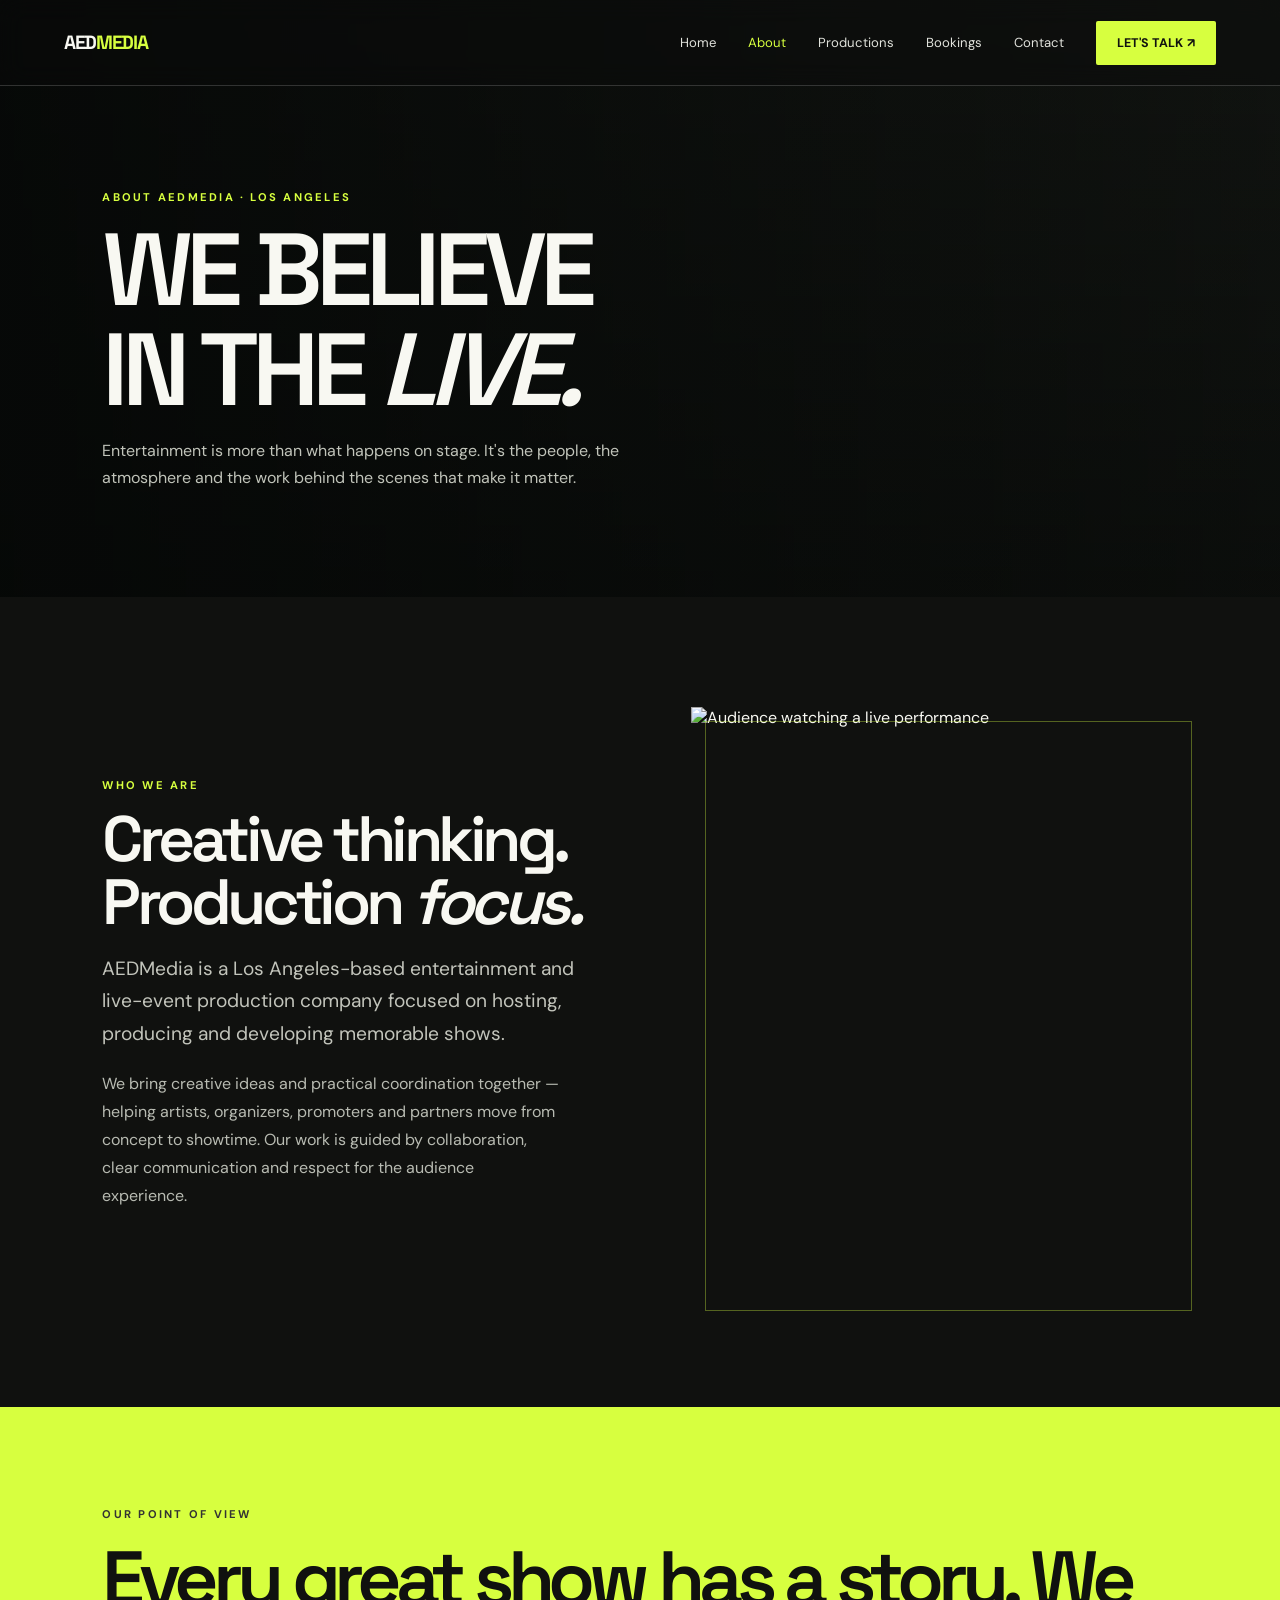
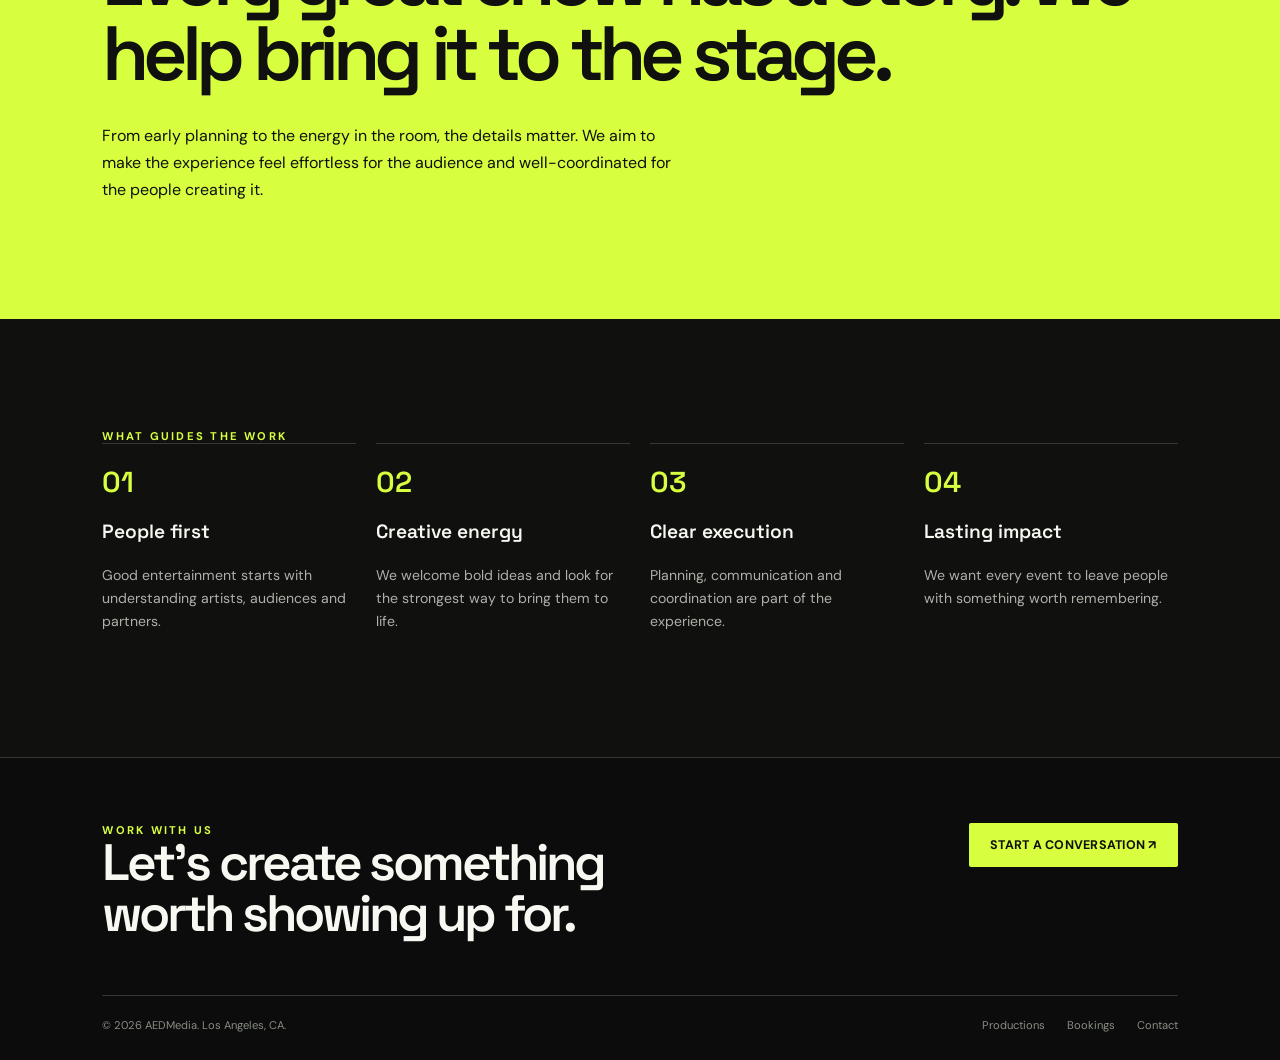
==== about.html @ bce73cc5 "Build AEDMedia multi-page website" ====
<!doctype html><html lang="en"><head><meta charset="utf-8"><meta name="viewport" content="width=device-width,initial-scale=1"><meta name="description" content="Meet AEDMedia, a Los Angeles-based entertainment and live event production company."><title>About AEDMedia — Built for the Live Moment</title><link rel="stylesheet" href="assets/css/styles.css"></head><body>
<header class="site-header"><a class="logo" href="index.html">AED<span>MEDIA</span></a><button class="menu-toggle" aria-label="Toggle navigation" aria-expanded="false">MENU</button><nav class="nav"><a href="index.html">Home</a><a class="active" href="about.html">About</a><a href="productions.html">Productions</a><a href="bookings.html">Bookings</a><a href="contact.html">Contact</a><a class="nav-cta" href="contact.html">LET'S TALK ↗</a></nav></header>
<main><section class="page-hero" style="--page-image:url('https://images.unsplash.com/photo-1506157786151-b8491531f063?auto=format&fit=crop&w=1800&q=85')"><div class="page-intro"><div class="eyebrow">About AEDMedia · Los Angeles</div><h1>WE BELIEVE<br>IN THE <em>LIVE.</em></h1><p>Entertainment is more than what happens on stage. It's the people, the atmosphere and the work behind the scenes that make it matter.</p></div></section>
<section class="section"><div class="split"><div><div class="eyebrow">Who we are</div><h2>Creative thinking.<br>Production <em>focus.</em></h2><p class="lead">AEDMedia is a Los Angeles-based entertainment and live-event production company focused on hosting, producing and developing memorable shows.</p><p class="section-copy">We bring creative ideas and practical coordination together — helping artists, organizers, promoters and partners move from concept to showtime. Our work is guided by collaboration, clear communication and respect for the audience experience.</p></div><div class="split-image"><img loading="lazy" src="https://images.unsplash.com/photo-1524368535928-5b5e00ddc76b?auto=format&fit=crop&w=1200&q=85" alt="Audience watching a live performance"></div></div></section>
<section class="statement"><div class="eyebrow">Our point of view</div><h2>Every great show has a story. We help bring it to the stage.</h2><p>From early planning to the energy in the room, the details matter. We aim to make the experience feel effortless for the audience and well-coordinated for the people creating it.</p></section>
<section class="section"><div class="eyebrow">What guides the work</div><div class="process"><article><b>01</b><h3>People first</h3><p>Good entertainment starts with understanding artists, audiences and partners.</p></article><article><b>02</b><h3>Creative energy</h3><p>We welcome bold ideas and look for the strongest way to bring them to life.</p></article><article><b>03</b><h3>Clear execution</h3><p>Planning, communication and coordination are part of the experience.</p></article><article><b>04</b><h3>Lasting impact</h3><p>We want every event to leave people with something worth remembering.</p></article></div></section></main>
<footer class="site-footer"><div class="footer-top"><div><div class="eyebrow">Work with us</div><h2>Let's create something worth showing up for.</h2></div><a class="button" href="contact.html">START A CONVERSATION ↗</a></div><div class="footer-bottom"><span>© <span data-year></span> AEDMedia. Los Angeles, CA.</span><div class="footer-links"><a href="productions.html">Productions</a><a href="bookings.html">Bookings</a><a href="contact.html">Contact</a></div></div></footer><script src="assets/js/main.js"></script></body></html>
---- assets/css/styles.css ----
@import url('https://fonts.googleapis.com/css2?family=DM+Sans:wght@400;500;600;700&family=Space+Grotesk:wght@400;500;600;700&display=swap');
:root{--ink:#10110f;--paper:#f3f1eb;--lime:#d7ff3f;--muted:#a8aaa1;--line:rgba(255,255,255,.17);--display:'Space Grotesk',sans-serif;--body:'DM Sans',sans-serif}
*{box-sizing:border-box}html{scroll-behavior:smooth}body{margin:0;background:var(--ink);color:#f8f8f2;font-family:var(--body);-webkit-font-smoothing:antialiased}a{color:inherit;text-decoration:none}img{display:block;width:100%;object-fit:cover}button,input,textarea,select{font:inherit}.site-header{height:86px;padding:0 5vw;display:flex;align-items:center;justify-content:space-between;border-bottom:1px solid var(--line);position:absolute;top:0;left:0;width:100%;z-index:10;background:rgba(12,13,12,.38);backdrop-filter:blur(12px)}.logo{font:700 1.2rem var(--display);letter-spacing:-.07em}.logo span{color:var(--lime)}.nav{display:flex;align-items:center;gap:2rem;font-size:.82rem;color:#e1e2dc}.nav a{transition:color .2s}.nav a:hover,.nav a.active{color:var(--lime)}.nav-cta,.button{display:inline-flex;align-items:center;justify-content:center;background:var(--lime);color:#10110f;padding:14px 21px;border:0;border-radius:2px;font-weight:700;font-size:.78rem;letter-spacing:.02em;transition:transform .2s,background .2s;cursor:pointer}.nav-cta:hover,.button:hover{transform:translateY(-2px);background:#e4ff77}.menu-toggle{display:none;background:none;color:white;border:1px solid var(--line);padding:9px 12px}.eyebrow{font-size:.7rem;text-transform:uppercase;letter-spacing:.2em;color:var(--lime);font-weight:700}.display{font:600 clamp(3.5rem,9vw,8.7rem)/.91 var(--display);letter-spacing:-.085em;margin:24px 0}.display em{font-style:normal;color:var(--lime)}.lead{font-size:clamp(1rem,1.5vw,1.22rem);line-height:1.7;color:#c2c4bb;max-width:620px}.hero{min-height:760px;height:100svh;max-height:1000px;position:relative;display:flex;align-items:flex-end;padding:150px 8vw 9vh;overflow:hidden;background:#171a16}.hero:before{content:"";position:absolute;inset:0;background:linear-gradient(90deg,rgba(5,7,6,.9),rgba(5,7,6,.36) 65%,rgba(5,7,6,.12)),linear-gradient(0deg,rgba(5,7,6,.7),transparent 70%),url('https://images.unsplash.com/photo-150138,?auto=format&fit=crop&w=2000&q=85');background-size:cover;background-position:center}.hero:after{content:"";position:absolute;inset:0;background:radial-gradient(ellipse at 72% 36%,rgba(215,255,63,.16),transparent 34%);pointer-events:none}.hero-content{position:relative;z-index:1;max-width:1050px}.hero .display{max-width:1000px}.hero-bottom{display:flex;align-items:flex-end;justify-content:space-between;gap:2rem;margin-top:35px}.hero-bottom .lead{max-width:470px}.scroll-note{font-size:.68rem;letter-spacing:.18em;text-transform:uppercase;color:#bfc2b6;white-space:nowrap}.section{padding:110px 8vw}.section-head{display:flex;justify-content:space-between;align-items:flex-end;gap:2rem;margin-bottom:48px}.section h2,.page-intro h1{font:600 clamp(2.7rem,5vw,5.3rem)/.98 var(--display);letter-spacing:-.07em;margin:16px 0}.section-copy{color:#b8bbb2;line-height:1.75;max-width:460px}.grid-3{display:grid;grid-template-columns:repeat(3,1fr);gap:16px}.feature-card{min-height:390px;position:relative;overflow:hidden;background:#252923}.feature-card img{height:100%;position:absolute;inset:0;transition:transform .7s}.feature-card:hover img{transform:scale(1.06)}.feature-card:after{content:"";position:absolute;inset:0;background:linear-gradient(0deg,rgba(0,0,0,.82),transparent 70%)}.feature-card .card-copy{position:absolute;z-index:1;bottom:26px;left:26px;right:26px}.card-copy small{color:var(--lime);text-transform:uppercase;letter-spacing:.16em;font-size:.65rem}.card-copy h3{font:600 1.65rem var(--display);margin:9px 0}.statement{background:var(--lime);color:#10110f;padding:100px 8vw}.statement .eyebrow{color:#333}.statement h2{font:600 clamp(2.8rem,6vw,6rem)/.98 var(--display);letter-spacing:-.08em;max-width:1050px;margin:20px 0 30px}.statement p{max-width:580px;line-height:1.7}.text-link{display:inline-flex;gap:14px;align-items:center;font-weight:700;font-size:.8rem;border-bottom:1px solid currentColor;padding-bottom:9px;margin-top:20px}.text-link span{font-size:1.2rem}.split{display:grid;grid-template-columns:1fr 1fr;gap:8vw;align-items:center}.split-image{height:590px;position:relative}.split-image img{height:100%}.split-image:after{content:"";position:absolute;inset:0;border:1px solid rgba(215,255,63,.35);transform:translate(14px,14px);pointer-events:none}.stats{display:grid;grid-template-columns:repeat(3,1fr);border-top:1px solid var(--line);margin-top:55px;padding-top:28px;gap:20px}.stats strong{display:block;font:600 2rem var(--display);color:var(--lime)}.stats span{font-size:.72rem;color:#aeb0a8}.page-hero{min-height:570px;padding:190px 8vw 90px;display:flex;align-items:flex-end;position:relative;overflow:hidden;background:#171a16}.page-hero:before{content:"";position:absolute;inset:0;background:linear-gradient(90deg,rgba(5,7,6,.9),rgba(5,7,6,.35)),linear-gradient(0deg,rgba(5,7,6,.5),transparent),var(--page-image);background-size:cover;background-position:center}.page-intro{position:relative;max-width:980px}.page-intro h1{font-size:clamp(3.5rem,8vw,7.5rem)}.page-intro p{color:#c1c4ba;max-width:600px;line-height:1.7}.work-grid{display:grid;grid-template-columns:1fr 1fr;gap:18px}.work-item{background:#1b1e19}.work-item img{height:330px}.work-info{padding:23px 25px 28px}.work-info small{color:var(--lime);letter-spacing:.15em;text-transform:uppercase;font-size:.65rem}.work-info h3{font:600 1.6rem var(--display);margin:10px 0}.work-info p{color:#aeb1a8;line-height:1.6;font-size:.9rem}.process{display:grid;grid-template-columns:repeat(4,1fr);gap:20px}.process article{border-top:1px solid var(--line);padding-top:20px}.process b{color:var(--lime);font:600 1.8rem var(--display)}.process h3{font:600 1.2rem var(--display)}.process p{color:#aeb1a8;line-height:1.65;font-size:.88rem}.contact-layout{display:grid;grid-template-columns:.8fr 1.2fr;gap:8vw}.contact-details a{color:var(--lime);font-size:1.1rem}.contact-details p{color:#b9bcb3;line-height:1.7}.form{display:grid;grid-template-columns:1fr 1fr;gap:20px}.field{display:flex;flex-direction:column;gap:9px}.field.full{grid-column:1/-1}.field label{font-size:.72rem;text-transform:uppercase;letter-spacing:.12em;color:#c3c5bd}.field input,.field textarea,.field select{background:#1b1e19;border:1px solid #3b4038;padding:15px;color:#f8f8f2;border-radius:0;outline:none}.field input:focus,.field textarea:focus,.field select:focus{border-color:var(--lime)}.field textarea{min-height:145px;resize:vertical}.form-note{font-size:.75rem;color:#9da198;line-height:1.6}.site-footer{padding:65px 8vw 28px;border-top:1px solid var(--line);background:#0b0c0b}.footer-top{display:flex;justify-content:space-between;gap:3rem;align-items:flex-start;padding-bottom:55px}.footer-top h2{font:600 clamp(2rem,4vw,3.8rem)/1 var(--display);letter-spacing:-.06em;max-width:600px;margin:0}.footer-bottom{border-top:1px solid var(--line);padding-top:22px;display:flex;justify-content:space-between;gap:20px;color:#888d83;font-size:.7rem}.footer-links{display:flex;gap:22px}.mobile-only{display:none}
@media(max-width:800px){.site-header{height:72px;padding:0 6vw}.menu-toggle{display:block}.nav{display:none;position:absolute;top:71px;left:0;right:0;background:#11130f;padding:25px 6vw 30px;flex-direction:column;align-items:flex-start;gap:22px;border-bottom:1px solid var(--line)}.nav.open{display:flex}.nav-cta{display:inline-flex}.hero{min-height:690px;padding:130px 6vw 8vh}.hero-bottom{display:block}.scroll-note{display:block;margin-top:28px}.section{padding:78px 6vw}.section-head{display:block}.grid-3{grid-template-columns:1fr}.feature-card{min-height:360px}.split,.contact-layout{grid-template-columns:1fr;gap:45px}.split-image{height:400px}.stats{gap:10px}.stats strong{font-size:1.5rem}.page-hero{min-height:530px;padding:160px 6vw 70px}.work-grid{grid-template-columns:1fr}.work-item img{height:270px}.process{grid-template-columns:1fr 1fr}.statement{padding:75px 6vw}.footer-top{display:block}.footer-top .button{margin-top:28px}.footer-bottom{flex-direction:column}.form{grid-template-columns:1fr}.field.full{grid-column:auto}}
@media(max-width:420px){.process{grid-template-columns:1fr}.display{font-size:3.6rem}.hero{min-height:650px}}
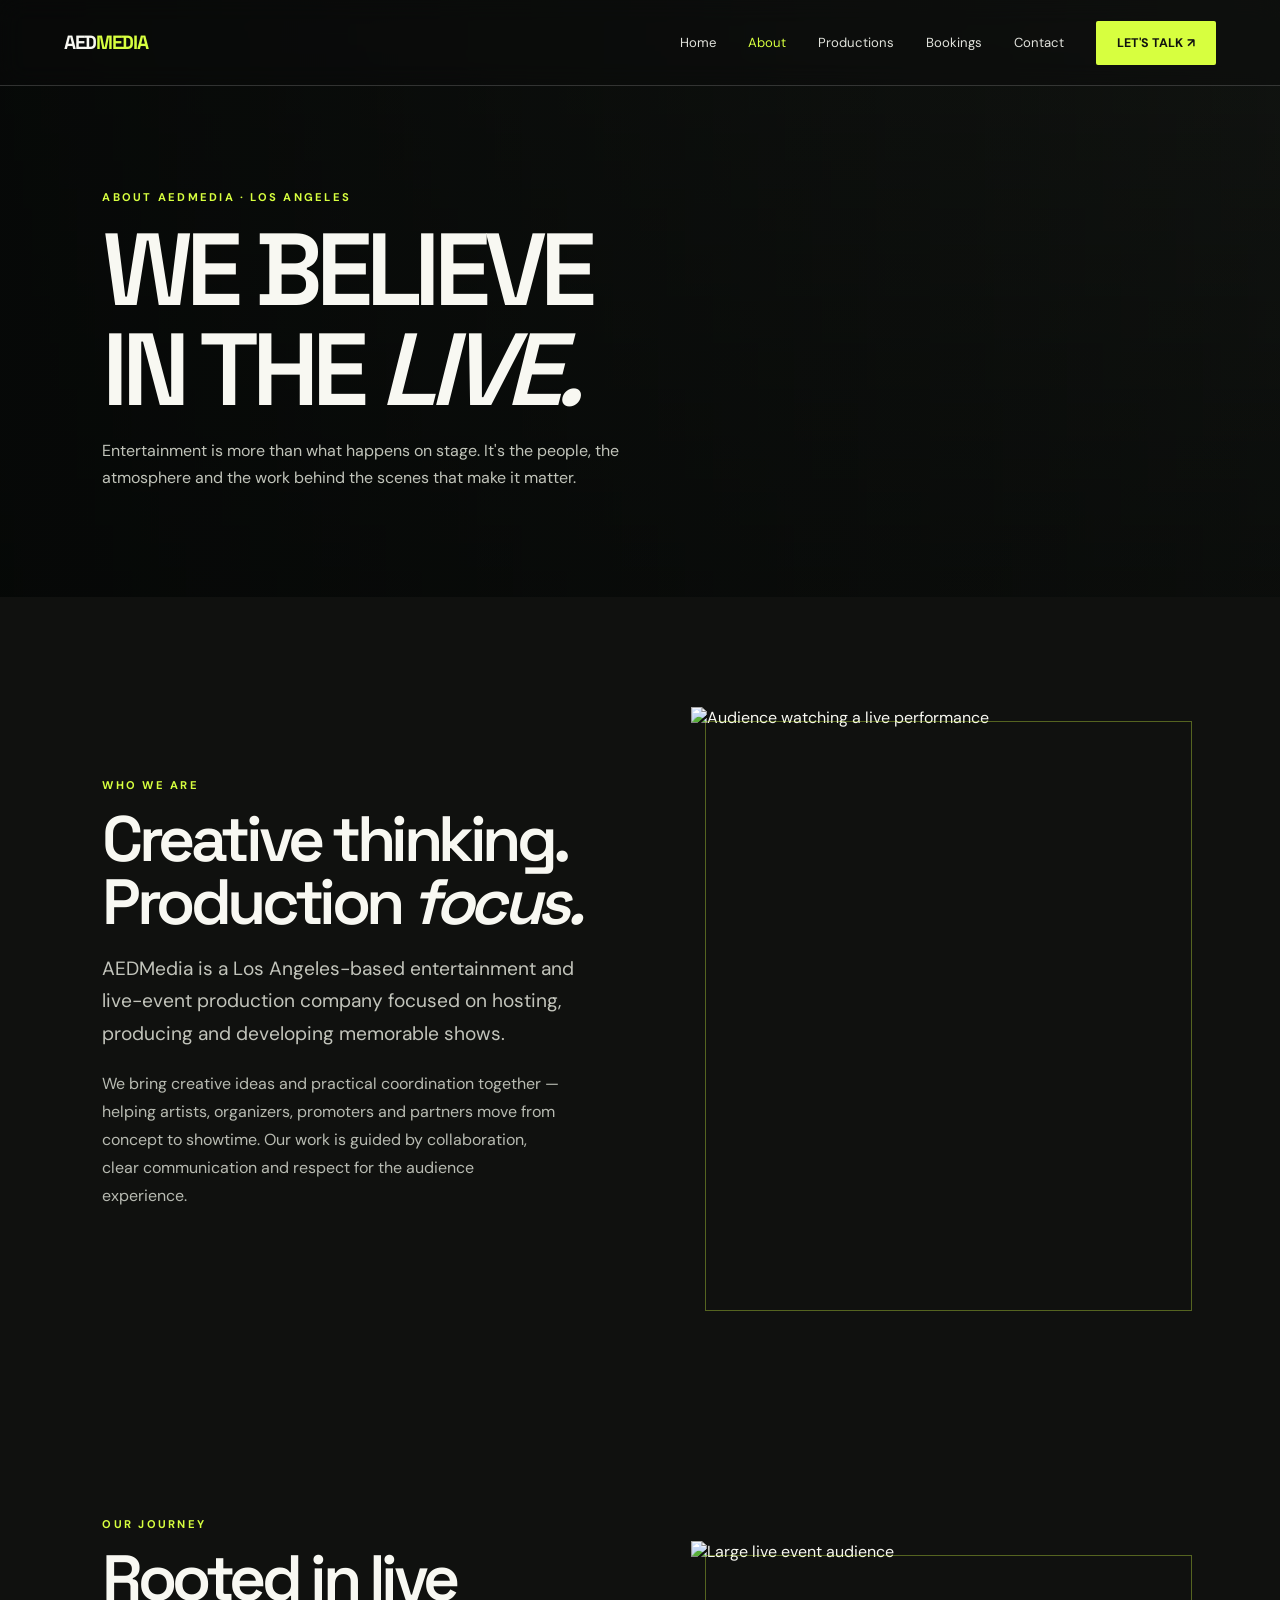
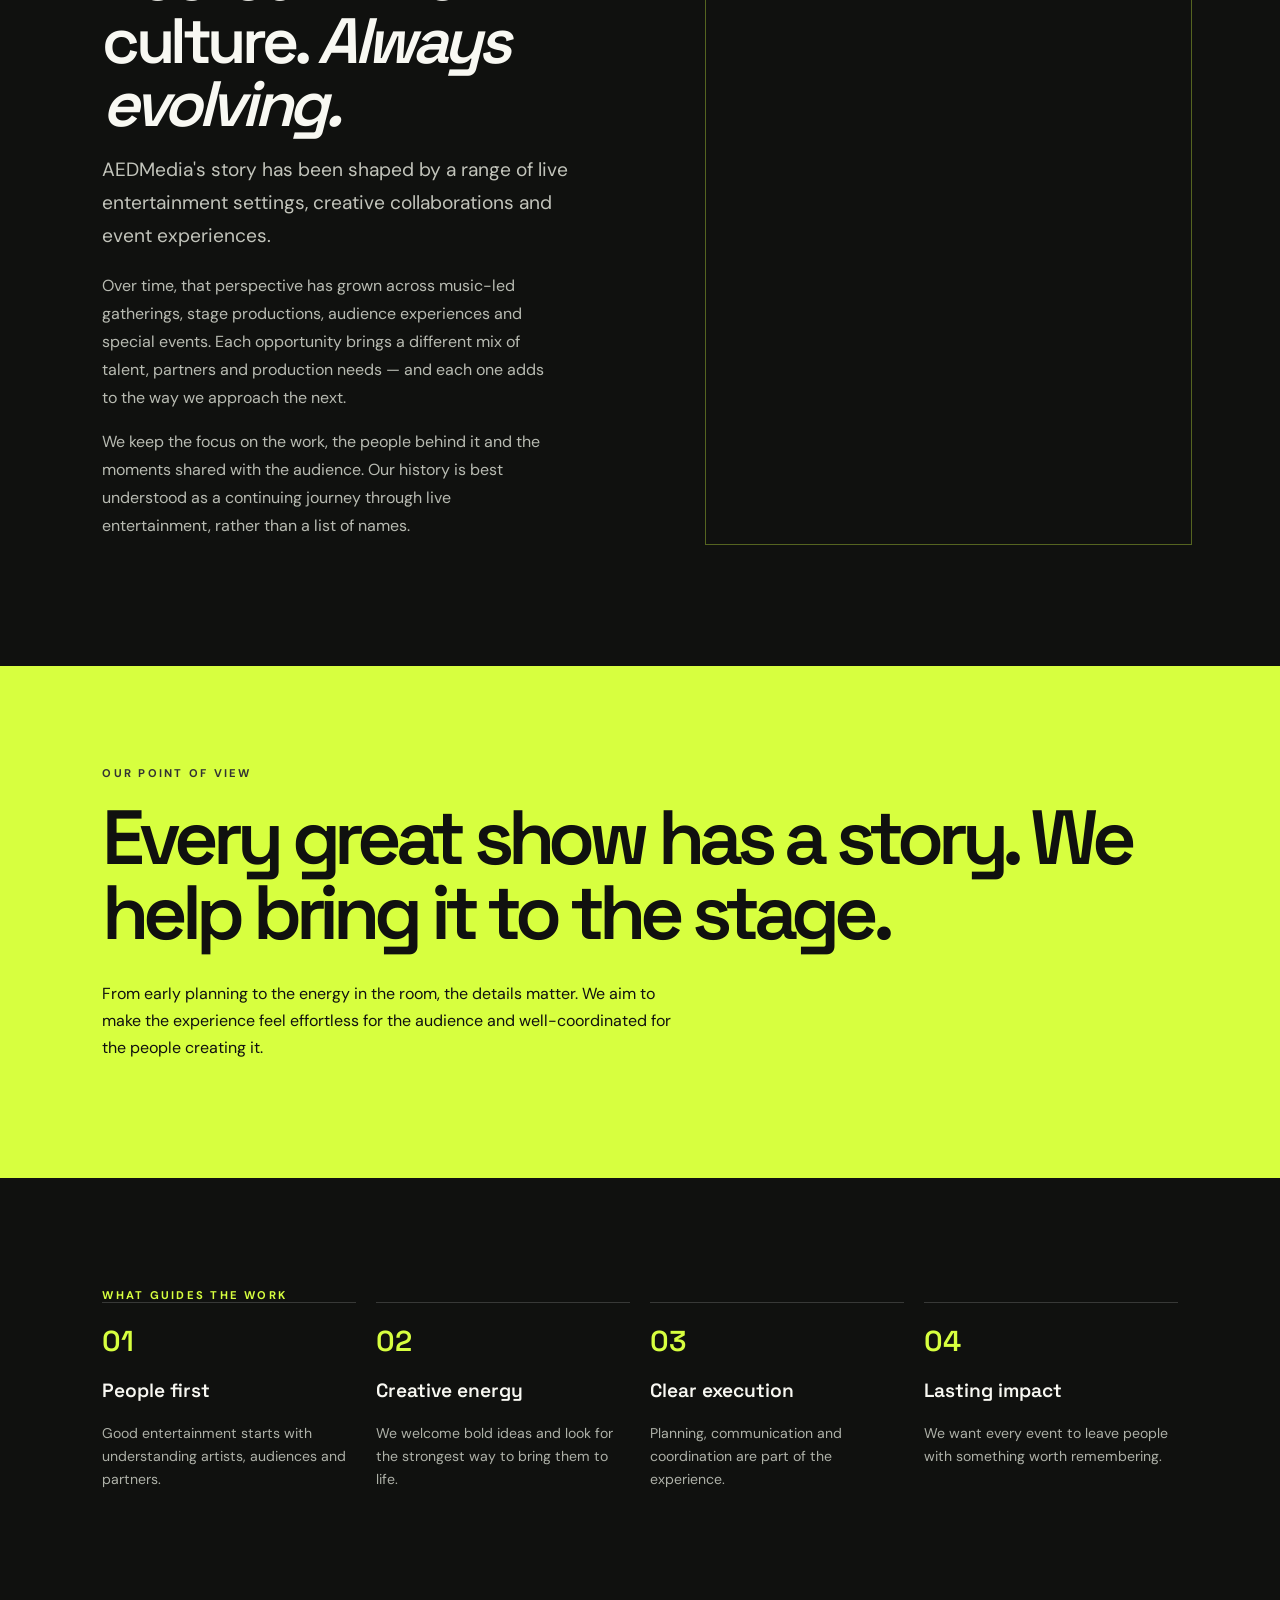
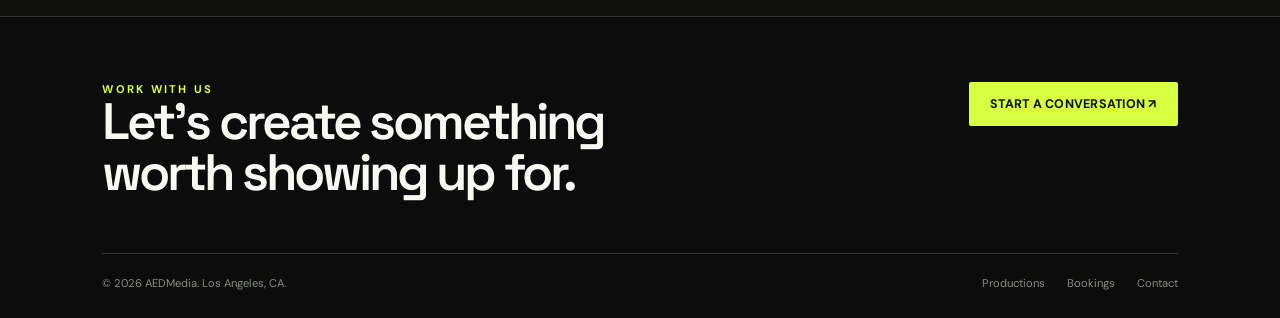
==== commit 63ce8e0c: "Add broad non-attributed company history" ====
--- a/about.html
+++ b/about.html
@@ -2,6 +2,7 @@
 <header class="site-header"><a class="logo" href="index.html">AED<span>MEDIA</span></a><button class="menu-toggle" aria-label="Toggle navigation" aria-expanded="false">MENU</button><nav class="nav"><a href="index.html">Home</a><a class="active" href="about.html">About</a><a href="productions.html">Productions</a><a href="bookings.html">Bookings</a><a href="contact.html">Contact</a><a class="nav-cta" href="contact.html">LET'S TALK ↗</a></nav></header>
 <main><section class="page-hero" style="--page-image:url('https://images.unsplash.com/photo-1506157786151-b8491531f063?auto=format&fit=crop&w=1800&q=85')"><div class="page-intro"><div class="eyebrow">About AEDMedia · Los Angeles</div><h1>WE BELIEVE<br>IN THE <em>LIVE.</em></h1><p>Entertainment is more than what happens on stage. It's the people, the atmosphere and the work behind the scenes that make it matter.</p></div></section>
 <section class="section"><div class="split"><div><div class="eyebrow">Who we are</div><h2>Creative thinking.<br>Production <em>focus.</em></h2><p class="lead">AEDMedia is a Los Angeles-based entertainment and live-event production company focused on hosting, producing and developing memorable shows.</p><p class="section-copy">We bring creative ideas and practical coordination together — helping artists, organizers, promoters and partners move from concept to showtime. Our work is guided by collaboration, clear communication and respect for the audience experience.</p></div><div class="split-image"><img loading="lazy" src="https://images.unsplash.com/photo-1524368535928-5b5e00ddc76b?auto=format&fit=crop&w=1200&q=85" alt="Audience watching a live performance"></div></div></section>
+<section class="section"><div class="split"><div><div class="eyebrow">Our journey</div><h2>Rooted in live<br>culture. <em>Always evolving.</em></h2><p class="lead">AEDMedia's story has been shaped by a range of live entertainment settings, creative collaborations and event experiences.</p><p class="section-copy">Over time, that perspective has grown across music-led gatherings, stage productions, audience experiences and special events. Each opportunity brings a different mix of talent, partners and production needs — and each one adds to the way we approach the next.</p><p class="section-copy">We keep the focus on the work, the people behind it and the moments shared with the audience. Our history is best understood as a continuing journey through live entertainment, rather than a list of names.</p></div><div class="split-image"><img loading="lazy" src="https://images.unsplash.com/photo-1506157786151-b8491531f063?auto=format&fit=crop&w=1200&q=85" alt="Large live event audience"></div></div></section>
 <section class="statement"><div class="eyebrow">Our point of view</div><h2>Every great show has a story. We help bring it to the stage.</h2><p>From early planning to the energy in the room, the details matter. We aim to make the experience feel effortless for the audience and well-coordinated for the people creating it.</p></section>
 <section class="section"><div class="eyebrow">What guides the work</div><div class="process"><article><b>01</b><h3>People first</h3><p>Good entertainment starts with understanding artists, audiences and partners.</p></article><article><b>02</b><h3>Creative energy</h3><p>We welcome bold ideas and look for the strongest way to bring them to life.</p></article><article><b>03</b><h3>Clear execution</h3><p>Planning, communication and coordination are part of the experience.</p></article><article><b>04</b><h3>Lasting impact</h3><p>We want every event to leave people with something worth remembering.</p></article></div></section></main>
 <footer class="site-footer"><div class="footer-top"><div><div class="eyebrow">Work with us</div><h2>Let's create something worth showing up for.</h2></div><a class="button" href="contact.html">START A CONVERSATION ↗</a></div><div class="footer-bottom"><span>© <span data-year></span> AEDMedia. Los Angeles, CA.</span><div class="footer-links"><a href="productions.html">Productions</a><a href="bookings.html">Bookings</a><a href="contact.html">Contact</a></div></div></footer><script src="assets/js/main.js"></script></body></html>
--- a/assets/css/styles.css
+++ b/assets/css/styles.css
@@ -1,5 +1,5 @@
 @import url('https://fonts.googleapis.com/css2?family=DM+Sans:wght@400;500;600;700&family=Space+Grotesk:wght@400;500;600;700&display=swap');
 :root{--ink:#10110f;--paper:#f3f1eb;--lime:#d7ff3f;--muted:#a8aaa1;--line:rgba(255,255,255,.17);--display:'Space Grotesk',sans-serif;--body:'DM Sans',sans-serif}
-*{box-sizing:border-box}html{scroll-behavior:smooth}body{margin:0;background:var(--ink);color:#f8f8f2;font-family:var(--body);-webkit-font-smoothing:antialiased}a{color:inherit;text-decoration:none}img{display:block;width:100%;object-fit:cover}button,input,textarea,select{font:inherit}.site-header{height:86px;padding:0 5vw;display:flex;align-items:center;justify-content:space-between;border-bottom:1px solid var(--line);position:absolute;top:0;left:0;width:100%;z-index:10;background:rgba(12,13,12,.38);backdrop-filter:blur(12px)}.logo{font:700 1.2rem var(--display);letter-spacing:-.07em}.logo span{color:var(--lime)}.nav{display:flex;align-items:center;gap:2rem;font-size:.82rem;color:#e1e2dc}.nav a{transition:color .2s}.nav a:hover,.nav a.active{color:var(--lime)}.nav-cta,.button{display:inline-flex;align-items:center;justify-content:center;background:var(--lime);color:#10110f;padding:14px 21px;border:0;border-radius:2px;font-weight:700;font-size:.78rem;letter-spacing:.02em;transition:transform .2s,background .2s;cursor:pointer}.nav-cta:hover,.button:hover{transform:translateY(-2px);background:#e4ff77}.menu-toggle{display:none;background:none;color:white;border:1px solid var(--line);padding:9px 12px}.eyebrow{font-size:.7rem;text-transform:uppercase;letter-spacing:.2em;color:var(--lime);font-weight:700}.display{font:600 clamp(3.5rem,9vw,8.7rem)/.91 var(--display);letter-spacing:-.085em;margin:24px 0}.display em{font-style:normal;color:var(--lime)}.lead{font-size:clamp(1rem,1.5vw,1.22rem);line-height:1.7;color:#c2c4bb;max-width:620px}.hero{min-height:760px;height:100svh;max-height:1000px;position:relative;display:flex;align-items:flex-end;padding:150px 8vw 9vh;overflow:hidden;background:#171a16}.hero:before{content:"";position:absolute;inset:0;background:linear-gradient(90deg,rgba(5,7,6,.9),rgba(5,7,6,.36) 65%,rgba(5,7,6,.12)),linear-gradient(0deg,rgba(5,7,6,.7),transparent 70%),url('https://images.unsplash.com/photo-150138,?auto=format&fit=crop&w=2000&q=85');background-size:cover;background-position:center}.hero:after{content:"";position:absolute;inset:0;background:radial-gradient(ellipse at 72% 36%,rgba(215,255,63,.16),transparent 34%);pointer-events:none}.hero-content{position:relative;z-index:1;max-width:1050px}.hero .display{max-width:1000px}.hero-bottom{display:flex;align-items:flex-end;justify-content:space-between;gap:2rem;margin-top:35px}.hero-bottom .lead{max-width:470px}.scroll-note{font-size:.68rem;letter-spacing:.18em;text-transform:uppercase;color:#bfc2b6;white-space:nowrap}.section{padding:110px 8vw}.section-head{display:flex;justify-content:space-between;align-items:flex-end;gap:2rem;margin-bottom:48px}.section h2,.page-intro h1{font:600 clamp(2.7rem,5vw,5.3rem)/.98 var(--display);letter-spacing:-.07em;margin:16px 0}.section-copy{color:#b8bbb2;line-height:1.75;max-width:460px}.grid-3{display:grid;grid-template-columns:repeat(3,1fr);gap:16px}.feature-card{min-height:390px;position:relative;overflow:hidden;background:#252923}.feature-card img{height:100%;position:absolute;inset:0;transition:transform .7s}.feature-card:hover img{transform:scale(1.06)}.feature-card:after{content:"";position:absolute;inset:0;background:linear-gradient(0deg,rgba(0,0,0,.82),transparent 70%)}.feature-card .card-copy{position:absolute;z-index:1;bottom:26px;left:26px;right:26px}.card-copy small{color:var(--lime);text-transform:uppercase;letter-spacing:.16em;font-size:.65rem}.card-copy h3{font:600 1.65rem var(--display);margin:9px 0}.statement{background:var(--lime);color:#10110f;padding:100px 8vw}.statement .eyebrow{color:#333}.statement h2{font:600 clamp(2.8rem,6vw,6rem)/.98 var(--display);letter-spacing:-.08em;max-width:1050px;margin:20px 0 30px}.statement p{max-width:580px;line-height:1.7}.text-link{display:inline-flex;gap:14px;align-items:center;font-weight:700;font-size:.8rem;border-bottom:1px solid currentColor;padding-bottom:9px;margin-top:20px}.text-link span{font-size:1.2rem}.split{display:grid;grid-template-columns:1fr 1fr;gap:8vw;align-items:center}.split-image{height:590px;position:relative}.split-image img{height:100%}.split-image:after{content:"";position:absolute;inset:0;border:1px solid rgba(215,255,63,.35);transform:translate(14px,14px);pointer-events:none}.stats{display:grid;grid-template-columns:repeat(3,1fr);border-top:1px solid var(--line);margin-top:55px;padding-top:28px;gap:20px}.stats strong{display:block;font:600 2rem var(--display);color:var(--lime)}.stats span{font-size:.72rem;color:#aeb0a8}.page-hero{min-height:570px;padding:190px 8vw 90px;display:flex;align-items:flex-end;position:relative;overflow:hidden;background:#171a16}.page-hero:before{content:"";position:absolute;inset:0;background:linear-gradient(90deg,rgba(5,7,6,.9),rgba(5,7,6,.35)),linear-gradient(0deg,rgba(5,7,6,.5),transparent),var(--page-image);background-size:cover;background-position:center}.page-intro{position:relative;max-width:980px}.page-intro h1{font-size:clamp(3.5rem,8vw,7.5rem)}.page-intro p{color:#c1c4ba;max-width:600px;line-height:1.7}.work-grid{display:grid;grid-template-columns:1fr 1fr;gap:18px}.work-item{background:#1b1e19}.work-item img{height:330px}.work-info{padding:23px 25px 28px}.work-info small{color:var(--lime);letter-spacing:.15em;text-transform:uppercase;font-size:.65rem}.work-info h3{font:600 1.6rem var(--display);margin:10px 0}.work-info p{color:#aeb1a8;line-height:1.6;font-size:.9rem}.process{display:grid;grid-template-columns:repeat(4,1fr);gap:20px}.process article{border-top:1px solid var(--line);padding-top:20px}.process b{color:var(--lime);font:600 1.8rem var(--display)}.process h3{font:600 1.2rem var(--display)}.process p{color:#aeb1a8;line-height:1.65;font-size:.88rem}.contact-layout{display:grid;grid-template-columns:.8fr 1.2fr;gap:8vw}.contact-details a{color:var(--lime);font-size:1.1rem}.contact-details p{color:#b9bcb3;line-height:1.7}.form{display:grid;grid-template-columns:1fr 1fr;gap:20px}.field{display:flex;flex-direction:column;gap:9px}.field.full{grid-column:1/-1}.field label{font-size:.72rem;text-transform:uppercase;letter-spacing:.12em;color:#c3c5bd}.field input,.field textarea,.field select{background:#1b1e19;border:1px solid #3b4038;padding:15px;color:#f8f8f2;border-radius:0;outline:none}.field input:focus,.field textarea:focus,.field select:focus{border-color:var(--lime)}.field textarea{min-height:145px;resize:vertical}.form-note{font-size:.75rem;color:#9da198;line-height:1.6}.site-footer{padding:65px 8vw 28px;border-top:1px solid var(--line);background:#0b0c0b}.footer-top{display:flex;justify-content:space-between;gap:3rem;align-items:flex-start;padding-bottom:55px}.footer-top h2{font:600 clamp(2rem,4vw,3.8rem)/1 var(--display);letter-spacing:-.06em;max-width:600px;margin:0}.footer-bottom{border-top:1px solid var(--line);padding-top:22px;display:flex;justify-content:space-between;gap:20px;color:#888d83;font-size:.7rem}.footer-links{display:flex;gap:22px}.mobile-only{display:none}
+*{box-sizing:border-box}html{scroll-behavior:smooth}body{margin:0;background:var(--ink);color:#f8f8f2;font-family:var(--body);-webkit-font-smoothing:antialiased}a{color:inherit;text-decoration:none}img{display:block;width:100%;object-fit:cover}button,input,textarea,select{font:inherit}.site-header{height:86px;padding:0 5vw;display:flex;align-items:center;justify-content:space-between;border-bottom:1px solid var(--line);position:absolute;top:0;left:0;width:100%;z-index:10;background:rgba(12,13,12,.38);backdrop-filter:blur(12px)}.logo{font:700 1.2rem var(--display);letter-spacing:-.07em}.logo span{color:var(--lime)}.nav{display:flex;align-items:center;gap:2rem;font-size:.82rem;color:#e1e2dc}.nav a{transition:color .2s}.nav a:hover,.nav a.active{color:var(--lime)}.nav-cta,.button{display:inline-flex;align-items:center;justify-content:center;background:var(--lime);color:#10110f;padding:14px 21px;border:0;border-radius:2px;font-weight:700;font-size:.78rem;letter-spacing:.02em;transition:transform .2s,background .2s;cursor:pointer}.nav-cta:hover,.button:hover{transform:translateY(-2px);background:#e4ff77}.menu-toggle{display:none;background:none;color:white;border:1px solid var(--line);padding:9px 12px}.eyebrow{font-size:.7rem;text-transform:uppercase;letter-spacing:.2em;color:var(--lime);font-weight:700}.display{font:600 clamp(3.5rem,9vw,8.7rem)/.91 var(--display);letter-spacing:-.085em;margin:24px 0}.display em{font-style:normal;color:var(--lime)}.lead{font-size:clamp(1rem,1.5vw,1.22rem);line-height:1.7;color:#c2c4bb;max-width:620px}.hero{min-height:760px;height:100svh;max-height:1000px;position:relative;display:flex;align-items:flex-end;padding:150px 8vw 9vh;overflow:hidden;background:#171a16}.hero:before{content:"";position:absolute;inset:0;background:linear-gradient(90deg,rgba(5,7,6,.9),rgba(5,7,6,.36) 65%,rgba(5,7,6,.12)),linear-gradient(0deg,rgba(5,7,6,.7),transparent 70%),url('https://images.unsplash.com/photo-1501386761578-eac5c94b800a?auto=format&fit=crop&w=2000&q=85');background-size:cover;background-position:center}.hero:after{content:"";position:absolute;inset:0;background:radial-gradient(ellipse at 72% 36%,rgba(215,255,63,.16),transparent 34%);pointer-events:none}.hero-content{position:relative;z-index:1;max-width:1050px}.hero .display{max-width:1000px}.hero-bottom{display:flex;align-items:flex-end;justify-content:space-between;gap:2rem;margin-top:35px}.hero-bottom .lead{max-width:470px}.scroll-note{font-size:.68rem;letter-spacing:.18em;text-transform:uppercase;color:#bfc2b6;white-space:nowrap}.section{padding:110px 8vw}.section-head{display:flex;justify-content:space-between;align-items:flex-end;gap:2rem;margin-bottom:48px}.section h2,.page-intro h1{font:600 clamp(2.7rem,5vw,5.3rem)/.98 var(--display);letter-spacing:-.07em;margin:16px 0}.section-copy{color:#b8bbb2;line-height:1.75;max-width:460px}.grid-3{display:grid;grid-template-columns:repeat(3,1fr);gap:16px}.feature-card{min-height:390px;position:relative;overflow:hidden;background:#252923}.feature-card img{height:100%;position:absolute;inset:0;transition:transform .7s}.feature-card:hover img{transform:scale(1.06)}.feature-card:after{content:"";position:absolute;inset:0;background:linear-gradient(0deg,rgba(0,0,0,.82),transparent 70%)}.feature-card .card-copy{position:absolute;z-index:1;bottom:26px;left:26px;right:26px}.card-copy small{color:var(--lime);text-transform:uppercase;letter-spacing:.16em;font-size:.65rem}.card-copy h3{font:600 1.65rem var(--display);margin:9px 0}.statement{background:var(--lime);color:#10110f;padding:100px 8vw}.statement .eyebrow{color:#333}.statement h2{font:600 clamp(2.8rem,6vw,6rem)/.98 var(--display);letter-spacing:-.08em;max-width:1050px;margin:20px 0 30px}.statement p{max-width:580px;line-height:1.7}.text-link{display:inline-flex;gap:14px;align-items:center;font-weight:700;font-size:.8rem;border-bottom:1px solid currentColor;padding-bottom:9px;margin-top:20px}.text-link span{font-size:1.2rem}.split{display:grid;grid-template-columns:1fr 1fr;gap:8vw;align-items:center}.split-image{height:590px;position:relative}.split-image img{height:100%}.split-image:after{content:"";position:absolute;inset:0;border:1px solid rgba(215,255,63,.35);transform:translate(14px,14px);pointer-events:none}.stats{display:grid;grid-template-columns:repeat(3,1fr);border-top:1px solid var(--line);margin-top:55px;padding-top:28px;gap:20px}.stats strong{display:block;font:600 2rem var(--display);color:var(--lime)}.stats span{font-size:.72rem;color:#aeb0a8}.page-hero{min-height:570px;padding:190px 8vw 90px;display:flex;align-items:flex-end;position:relative;overflow:hidden;background:#171a16}.page-hero:before{content:"";position:absolute;inset:0;background:linear-gradient(90deg,rgba(5,7,6,.9),rgba(5,7,6,.35)),linear-gradient(0deg,rgba(5,7,6,.5),transparent),var(--page-image);background-size:cover;background-position:center}.page-intro{position:relative;max-width:980px}.page-intro h1{font-size:clamp(3.5rem,8vw,7.5rem)}.page-intro p{color:#c1c4ba;max-width:600px;line-height:1.7}.work-grid{display:grid;grid-template-columns:1fr 1fr;gap:18px}.work-item{background:#1b1e19}.work-item img{height:330px}.work-info{padding:23px 25px 28px}.work-info small{color:var(--lime);letter-spacing:.15em;text-transform:uppercase;font-size:.65rem}.work-info h3{font:600 1.6rem var(--display);margin:10px 0}.work-info p{color:#aeb1a8;line-height:1.6;font-size:.9rem}.process{display:grid;grid-template-columns:repeat(4,1fr);gap:20px}.process article{border-top:1px solid var(--line);padding-top:20px}.process b{color:var(--lime);font:600 1.8rem var(--display)}.process h3{font:600 1.2rem var(--display)}.process p{color:#aeb1a8;line-height:1.65;font-size:.88rem}.contact-layout{display:grid;grid-template-columns:.8fr 1.2fr;gap:8vw}.contact-details a{color:var(--lime);font-size:1.1rem}.contact-details p{color:#b9bcb3;line-height:1.7}.form{display:grid;grid-template-columns:1fr 1fr;gap:20px}.field{display:flex;flex-direction:column;gap:9px}.field.full{grid-column:1/-1}.field label{font-size:.72rem;text-transform:uppercase;letter-spacing:.12em;color:#c3c5bd}.field input,.field textarea,.field select{background:#1b1e19;border:1px solid #3b4038;padding:15px;color:#f8f8f2;border-radius:0;outline:none}.field input:focus,.field textarea:focus,.field select:focus{border-color:var(--lime)}.field textarea{min-height:145px;resize:vertical}.form-note{font-size:.75rem;color:#9da198;line-height:1.6}.site-footer{padding:65px 8vw 28px;border-top:1px solid var(--line);background:#0b0c0b}.footer-top{display:flex;justify-content:space-between;gap:3rem;align-items:flex-start;padding-bottom:55px}.footer-top h2{font:600 clamp(2rem,4vw,3.8rem)/1 var(--display);letter-spacing:-.06em;max-width:600px;margin:0}.footer-bottom{border-top:1px solid var(--line);padding-top:22px;display:flex;justify-content:space-between;gap:20px;color:#888d83;font-size:.7rem}.footer-links{display:flex;gap:22px}.mobile-only{display:none}
 @media(max-width:800px){.site-header{height:72px;padding:0 6vw}.menu-toggle{display:block}.nav{display:none;position:absolute;top:71px;left:0;right:0;background:#11130f;padding:25px 6vw 30px;flex-direction:column;align-items:flex-start;gap:22px;border-bottom:1px solid var(--line)}.nav.open{display:flex}.nav-cta{display:inline-flex}.hero{min-height:690px;padding:130px 6vw 8vh}.hero-bottom{display:block}.scroll-note{display:block;margin-top:28px}.section{padding:78px 6vw}.section-head{display:block}.grid-3{grid-template-columns:1fr}.feature-card{min-height:360px}.split,.contact-layout{grid-template-columns:1fr;gap:45px}.split-image{height:400px}.stats{gap:10px}.stats strong{font-size:1.5rem}.page-hero{min-height:530px;padding:160px 6vw 70px}.work-grid{grid-template-columns:1fr}.work-item img{height:270px}.process{grid-template-columns:1fr 1fr}.statement{padding:75px 6vw}.footer-top{display:block}.footer-top .button{margin-top:28px}.footer-bottom{flex-direction:column}.form{grid-template-columns:1fr}.field.full{grid-column:auto}}
 @media(max-width:420px){.process{grid-template-columns:1fr}.display{font-size:3.6rem}.hero{min-height:650px}}
